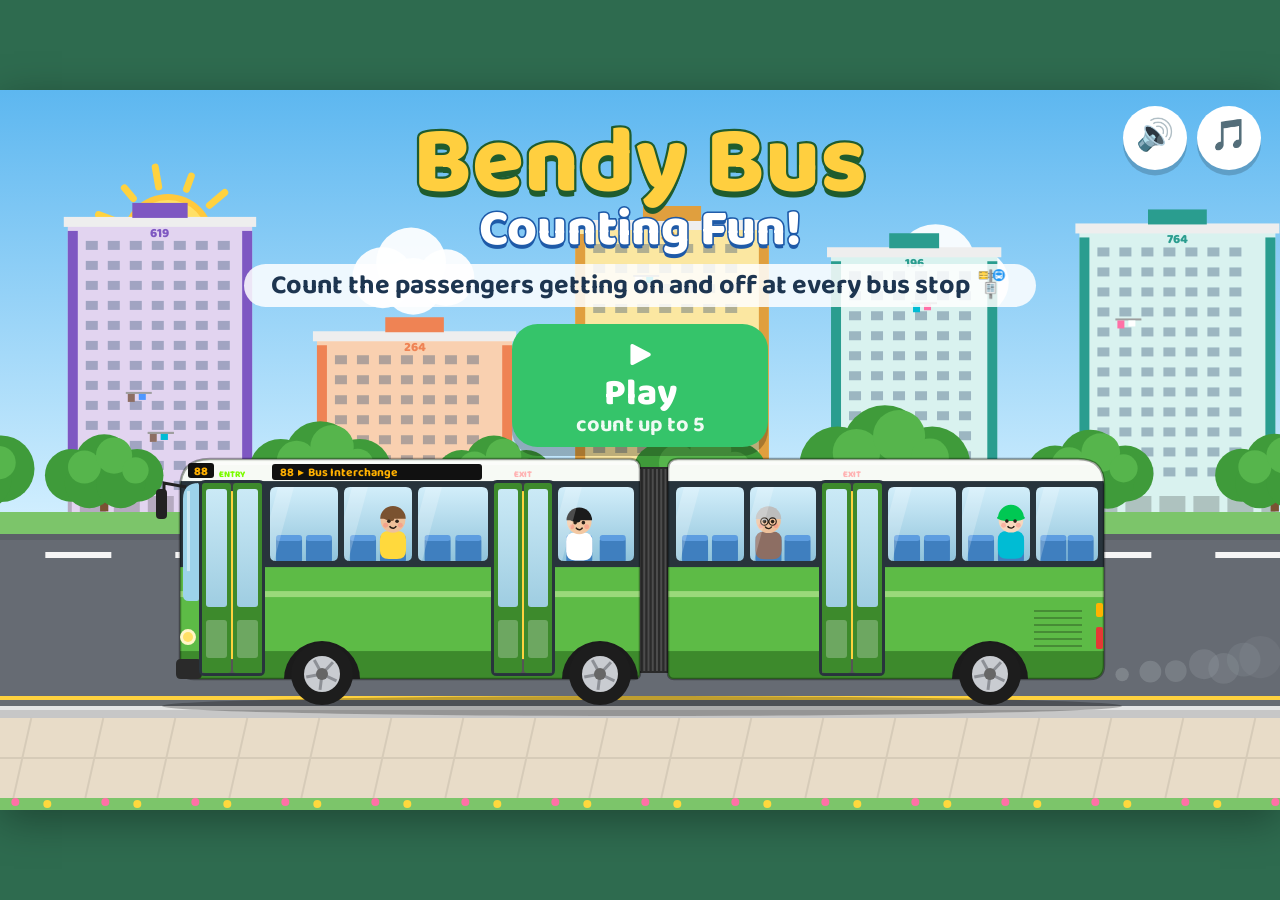
==== games/bus/index.html @ 20a14d44 "Let's Play!: Bendy Bus, Grizzly and the Lemmings, and MRT Math Express in one app Moved here from th" ====
<!doctype html>
<html lang="en">
<head>
<meta charset="utf-8">
<meta name="viewport" content="width=device-width,initial-scale=1,maximum-scale=1,user-scalable=no,viewport-fit=cover">
<meta name="apple-mobile-web-app-capable" content="yes">
<meta name="theme-color" content="#2e6b4f">
<title>Bendy Bus Counting Fun</title>
<link rel="preconnect" href="https://fonts.googleapis.com">
<link rel="preconnect" href="https://fonts.gstatic.com" crossorigin>
<link href="https://fonts.googleapis.com/css2?family=Baloo+2:wght@500;700;800&display=swap" rel="stylesheet">
<link rel="stylesheet" href="style.css">
</head>
<body>
<div id="stage">
  <canvas id="game"></canvas>

  <div id="hud" class="hidden">
    <div id="stars"><span class="star">⭐</span> <span id="starCount">0</span></div>
  </div>
  <div id="controls">
    <button id="btnSound" title="Sound and voice" aria-label="Sound and voice">🔊</button>
    <button id="btnMusic" title="Music" aria-label="Music">🎵</button>
    <button id="btnMap" class="hidden" title="Route map" aria-label="Route map">🗺️</button>
    <button id="btnHome"class="hidden" title="Back to start" aria-label="Back to start">🏠</button>
  </div>

  <div id="banner" class="hidden"></div>

  <div id="question" class="hidden">
    <div id="qText"></div>
    <div id="choices"></div>
  </div>

  <div id="title" class="screen">
    <div class="logo"><span class="l1">Bendy Bus</span><span class="l2">Counting Fun!</span></div>
    <div class="sub">Count the passengers getting on and off at every bus stop 🚏</div>
    <div class="levels">
      <button class="level lv-play" data-level="simple"><span class="em">▶️</span><span class="nm">Play</span><span class="rg">count up to 5</span></button>
    </div>
  </div>

  <div id="end" class="screen hidden">
    <div class="card">
      <div class="endTitle">🎉 Terminus! 🎉</div>
      <div id="endMsg">You counted at every bus stop!</div>
      <div id="endStars"></div>
      <div class="endBtns">
        <button id="btnAgain" class="big green">🔁 Play again</button>
        <button id="btnLevels" class="big blue">🏠 Home</button>
      </div>
    </div>
  </div>

  <div id="rotate">Turn your device sideways for a bigger bus! 📱↻</div>
</div>
<script src="game.js"></script>
</body>
</html>
---- games/bus/style.css ----
* { box-sizing: border-box; }
html, body {
  margin: 0; height: 100%; overflow: hidden;
  background: #2e6b4f;
  touch-action: manipulation;
  -webkit-user-select: none; user-select: none;
  -webkit-tap-highlight-color: transparent;
  font-family: "Baloo 2", "Comic Sans MS", "Chalkboard SE", "Trebuchet MS", system-ui, sans-serif;
}
#stage {
  --u: 12.8px;
  position: absolute; left: 50%; top: 50%;
  width: 1280px; height: 720px;
  transform: translate(-50%, -50%);
  overflow: hidden; background: #87ceeb;
  box-shadow: 0 10px 40px rgba(0,0,0,.35);
}
#game { position: absolute; inset: 0; width: 100%; height: 100%; display: block; }
.hidden { display: none !important; }
button { font-family: inherit; cursor: pointer; border: none; color: inherit; }

/* ---------- HUD ---------- */
#stars {
  position: absolute; left: 1.5%; top: 2.2%;
  background: #fff; border-radius: 999px;
  padding: .05em .8em; font-size: calc(var(--u) * 2.6); font-weight: 800; color: #e08a00;
  box-shadow: 0 .18em 0 rgba(0,0,0,.15);
}
#stars.bump { animation: bump .5s cubic-bezier(.2,1.8,.4,1); }
#controls { position: absolute; right: 1.5%; top: 2.2%; display: flex; gap: calc(var(--u) * .8); z-index: 5; }
#controls button {
  width: calc(var(--u) * 5); height: calc(var(--u) * 5); border-radius: 50%;
  background: #fff; font-size: calc(var(--u) * 2.4); line-height: 1;
  box-shadow: 0 .18em 0 rgba(0,0,0,.18);
}
#controls button.off { opacity: .45; filter: grayscale(1); }

/* ---------- Banner ---------- */
#banner {
  position: absolute; left: 50%; top: 12%;
  transform: translateX(-50%);
  background: #fff; border: calc(var(--u) * .4) solid #ffcf3f;
  border-radius: calc(var(--u) * 2.5);
  padding: .15em 1em; font-size: calc(var(--u) * 3.4); font-weight: 800; color: #24405a;
  white-space: nowrap; box-shadow: 0 .15em 0 rgba(0,0,0,.15);
  animation: popIn .45s cubic-bezier(.2,1.6,.4,1);
}
#banner.eq { font-size: calc(var(--u) * 4.4); border-color: #35c46a; }

/* ---------- Question ---------- */
#question {
  position: absolute; left: 50%; top: 9%;
  transform: translateX(-50%);
  background: rgba(255,255,255,.96);
  border-radius: calc(var(--u) * 2.5);
  padding: calc(var(--u) * .8) calc(var(--u) * 2.4) calc(var(--u) * 1.6);
  text-align: center; box-shadow: 0 .4em 0 rgba(0,0,0,.15);
  animation: popIn .45s cubic-bezier(.2,1.6,.4,1);
}
#qText { font-size: calc(var(--u) * 3); font-weight: 800; color: #24405a; line-height: 1.15; margin-bottom: calc(var(--u) * .9); white-space: nowrap; }
#choices { display: flex; gap: calc(var(--u) * 2.2); justify-content: center; }
.choice {
  width: calc(var(--u) * 11); height: calc(var(--u) * 11);
  border-radius: calc(var(--u) * 2.2); color: #fff;
  font-size: calc(var(--u) * 5.6); font-weight: 800; line-height: 1;
  display: flex; flex-direction: column; align-items: center; justify-content: center;
  box-shadow: 0 calc(var(--u) * .7) 0 rgba(0,0,0,.25);
  transition: transform .1s, box-shadow .1s;
  text-shadow: 0 .05em 0 rgba(0,0,0,.2);
}
.choice:active { transform: translateY(calc(var(--u) * .5)); box-shadow: 0 calc(var(--u) * .2) 0 rgba(0,0,0,.25); }
.choice .num { display: block; margin-top: .08em; }
.choice .dots { display: grid; grid-template-columns: repeat(5, auto); gap: calc(var(--u) * .25); margin-top: calc(var(--u) * .2); min-height: calc(var(--u) * .9); }
.choice .dots i { width: calc(var(--u) * .9); height: calc(var(--u) * .9); border-radius: 50%; background: rgba(255,255,255,.92); }
.choice.c0 { background: #ff6b6b; }
.choice.c1 { background: #4d96ff; }
.choice.c2 { background: #ffa62b; }
.choice.wrong { background: #b8b8b8 !important; animation: shake .45s; box-shadow: none; }
.choice.right { background: #35c46a !important; animation: bounce .7s; }

/* ---------- Title ---------- */
.screen { position: absolute; inset: 0; display: flex; flex-direction: column; align-items: center; }
#title { padding-top: 2.5%; pointer-events: none; }
#title > * { pointer-events: auto; }
.logo { display: flex; flex-direction: column; align-items: center; line-height: .9; animation: floaty 3s ease-in-out infinite; }
.logo .l1 {
  font-size: calc(var(--u) * 7.4); font-weight: 800; color: #ffcf3f;
  -webkit-text-stroke: calc(var(--u) * .35) #1f5c2e; paint-order: stroke fill;
  text-shadow: 0 calc(var(--u) * .5) 0 #1f5c2e;
}
.logo .l2 {
  font-size: calc(var(--u) * 4); font-weight: 800; color: #fff;
  -webkit-text-stroke: calc(var(--u) * .25) #1e5aa8; paint-order: stroke fill;
  text-shadow: 0 calc(var(--u) * .35) 0 #1e5aa8;
}
.sub {
  margin-top: calc(var(--u) * .8); font-size: calc(var(--u) * 2.1); font-weight: 700; color: #1d3550;
  background: rgba(255,255,255,.85); padding: 0 1em; border-radius: 999px;
}
.levels { display: flex; gap: calc(var(--u) * 2); margin-top: calc(var(--u) * 1.4); }
.level {
  width: calc(var(--u) * 14); padding: calc(var(--u) * .6) 0 calc(var(--u) * .8);
  border-radius: calc(var(--u) * 2); color: #fff;
  display: flex; flex-direction: column; align-items: center; line-height: 1.05;
  box-shadow: 0 calc(var(--u) * .7) 0 rgba(0,0,0,.25);
  transition: transform .12s;
  animation: popIn .6s cubic-bezier(.2,1.6,.4,1) both;
}
.level:nth-child(2) { animation-delay: .1s; }
.level:nth-child(3) { animation-delay: .2s; }
.level:hover { transform: translateY(calc(var(--u) * -.3)) scale(1.04); }
.level:active { transform: translateY(calc(var(--u) * .4)); }
.level .em { font-size: calc(var(--u) * 3.6); }
.level .nm { font-size: calc(var(--u) * 2.9); font-weight: 800; }
.level .rg { font-size: calc(var(--u) * 1.7); font-weight: 700; opacity: .92; }
.lv-easy { background: #35c46a; }
.lv-medium { background: #4d96ff; }
.lv-big { background: #ff6b6b; }
.lv-play { background: #35c46a; width: calc(var(--u) * 20); }
.lv-play .em { font-size: calc(var(--u) * 3.2); }

/* ---------- End ---------- */
#end { justify-content: center; background: rgba(20, 40, 60, .35); animation: fadeIn .4s; }
.card {
  background: #fff; border-radius: calc(var(--u) * 3);
  padding: calc(var(--u) * 1.6) calc(var(--u) * 4) calc(var(--u) * 2.2);
  text-align: center; box-shadow: 0 .5em 0 rgba(0,0,0,.2);
  border: calc(var(--u) * .5) solid #ffcf3f;
  animation: popIn .6s cubic-bezier(.2,1.6,.4,1);
}
.endTitle { font-size: calc(var(--u) * 5.4); font-weight: 800; color: #1f5c2e; line-height: 1.1; }
#endMsg { font-size: calc(var(--u) * 2.6); font-weight: 700; color: #24405a; }
#endStars { font-size: calc(var(--u) * 4.2); margin: calc(var(--u) * .6) 0 calc(var(--u) * 1.4); }
#endStars span { display: inline-block; animation: popIn .5s cubic-bezier(.2,1.8,.4,1) both; }
.endBtns { display: flex; gap: calc(var(--u) * 2); justify-content: center; }
.big {
  font-size: calc(var(--u) * 2.6); font-weight: 800; color: #fff;
  padding: calc(var(--u) * .4) calc(var(--u) * 2.2); border-radius: 999px;
  box-shadow: 0 calc(var(--u) * .5) 0 rgba(0,0,0,.25);
}
.big:active { transform: translateY(calc(var(--u) * .3)); }
.green { background: #35c46a; }
.blue { background: #4d96ff; }

#rotate {
  display: none; position: absolute; left: 50%; bottom: 3%; transform: translateX(-50%);
  background: rgba(0,0,0,.6); color: #fff; padding: .2em 1em; border-radius: 999px;
  font-size: calc(var(--u) * 3); white-space: nowrap; pointer-events: none;
}
@media (orientation: portrait) and (max-width: 760px) { #rotate { display: block; } }

/* ---------- Animations ---------- */
@keyframes popIn { 0% { opacity: 0; scale: .4; } 100% { opacity: 1; scale: 1; } }
@keyframes fadeIn { from { opacity: 0; } to { opacity: 1; } }
@keyframes floaty { 0%, 100% { transform: translateY(0) rotate(-1.5deg); } 50% { transform: translateY(calc(var(--u) * -.6)) rotate(1.5deg); } }
@keyframes bump { 0% { scale: 1; } 40% { scale: 1.45; } 100% { scale: 1; } }
@keyframes shake { 0%,100% { translate: 0; } 20% { translate: -10px; } 40% { translate: 10px; } 60% { translate: -7px; } 80% { translate: 7px; } }
@keyframes bounce { 0% { scale: 1; } 30% { scale: 1.25; } 55% { scale: .92; } 80% { scale: 1.08; } 100% { scale: 1; } }

/* ---------- Hub mode (inside the all-in-one app; only with ?hub=1) ---------- */
.hub #hud { position: absolute; left: 1.5%; top: 2.2%; display: flex; align-items: flex-start; gap: calc(var(--u) * .8); }
.hub #stars { position: static; }
.hub #stage { box-shadow: none; }
.hub.held *, .hub.held *::before, .hub.held *::after { animation-play-state: paused !important; }
#playClock {
  display: flex; align-items: center; gap: .3em;
  background: #fff6e0; border-radius: 999px; margin-top: calc(var(--u) * .35); line-height: 1.3;
  padding: .08em .7em .02em .45em; font-size: calc(var(--u) * 2.2); font-weight: 800; color: #3a2a3c;
  box-shadow: inset -.08em -.1em 0 rgba(217,181,127,.45), 0 .18em 0 rgba(0,0,0,.15);
  white-space: nowrap; font-variant-numeric: tabular-nums;
  transition: background .4s, color .4s;
}
#playClock .ic { width: 1.05em; height: 1.05em; display: block; }
#playClock .ic-moon, #playClock.late .ic-clock { display: none; }
#playClock.late .ic-moon { display: block; }
#playClock.late { background: #ff9a2e; color: #fff; text-shadow: 0 .05em 0 rgba(0,0,0,.2); box-shadow: inset -.08em -.1em 0 rgba(180,90,10,.35), 0 .18em 0 rgba(0,0,0,.15); }
#hubExit {
  position: absolute; left: 1.5%; top: 2.2%;
  width: 64px; height: 64px; padding: 0;
  border-radius: 50%; background: #fff6e0; border: 3px solid #d9b57f;
  display: flex; align-items: center; justify-content: center;
  box-shadow: inset -4px -5px 0 rgba(217,181,127,.42), 0 4px 10px rgba(60,40,20,.25);
  transition: transform .12s;
  animation: popIn .6s cubic-bezier(.2,1.6,.4,1) both, hubBob 2s ease-in-out .6s infinite;
}
#hubExit svg { width: 100%; height: 100%; display: block; }
#hubExit:active { transform: translateY(2px); box-shadow: inset -4px -5px 0 rgba(217,181,127,.42), 0 2px 4px rgba(60,40,20,.25); }
@keyframes hubBob { 0%, 100% { translate: 0 -2px; } 50% { translate: 0 2px; } }
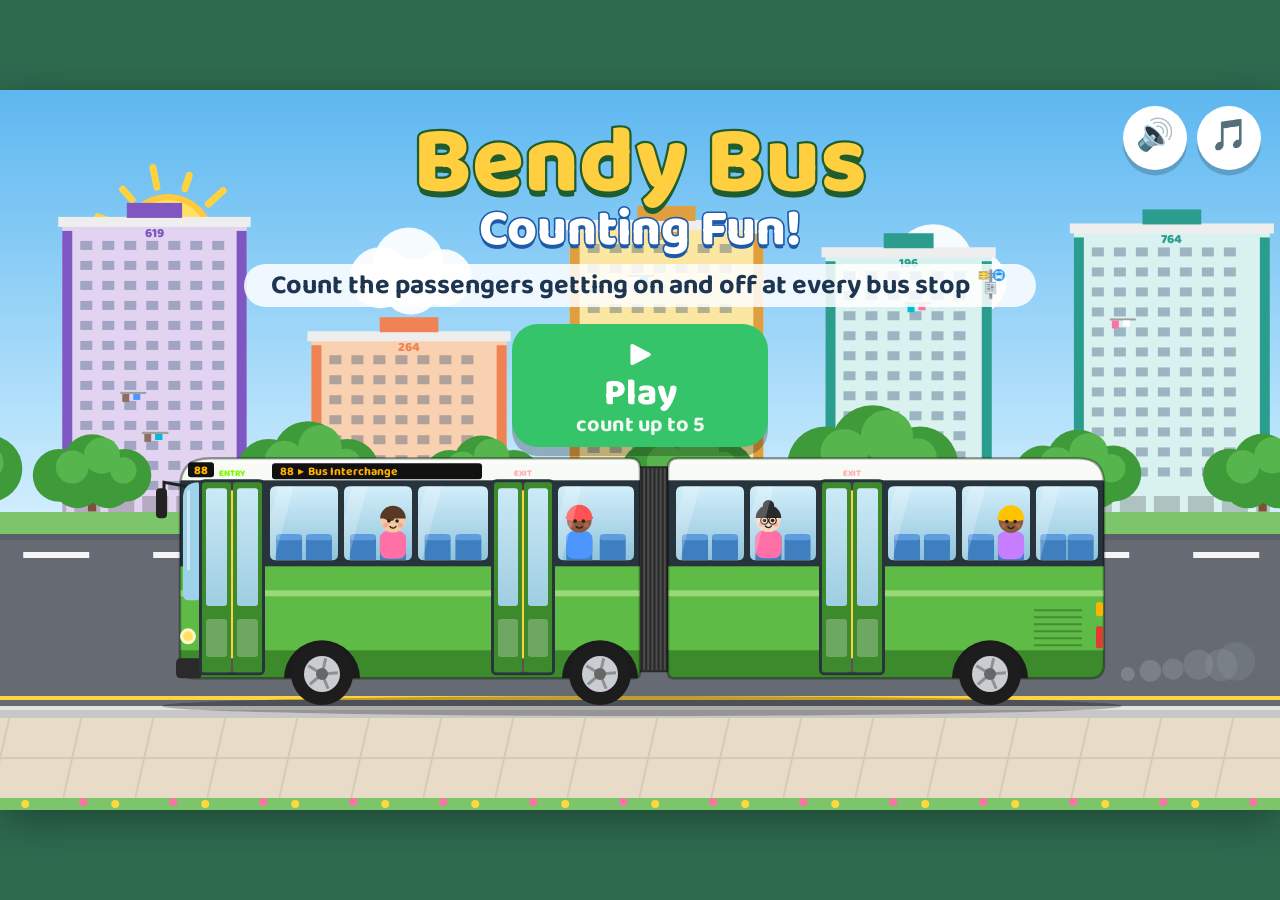
==== commit 26cc4f06: "Work in progress: Bendy Bus and MRT fixes (not live) Co-Authored-By: Claude Opus 5.5 <noreply@anthro" ====
--- a/games/bus/index.html
+++ b/games/bus/index.html
@@ -8,7 +8,7 @@
 <title>Bendy Bus Counting Fun</title>
 <link rel="preconnect" href="https://fonts.googleapis.com">
 <link rel="preconnect" href="https://fonts.gstatic.com" crossorigin>
-<link href="https://fonts.googleapis.com/css2?family=Baloo+2:wght@500;700;800&display=swap" rel="stylesheet">
+<link href="https://fonts.googleapis.com/css2?family=Baloo+2:wght@500;700;800&display=swap" rel="stylesheet" media="print" onload="this.media='all'">
 <link rel="stylesheet" href="style.css">
 </head>
 <body>
@@ -22,7 +22,7 @@
     <button id="btnSound" title="Sound and voice" aria-label="Sound and voice">🔊</button>
     <button id="btnMusic" title="Music" aria-label="Music">🎵</button>
     <button id="btnMap" class="hidden" title="Route map" aria-label="Route map">🗺️</button>
-    <button id="btnHome"class="hidden" title="Back to start" aria-label="Back to start">🏠</button>
+    <button id="btnHome" class="hidden" title="Back to start" aria-label="Back to start">🏠</button>
   </div>
 
   <div id="banner" class="hidden"></div>
@@ -51,9 +51,8 @@
       </div>
     </div>
   </div>
-
-  <div id="rotate">Turn your device sideways for a bigger bus! 📱↻</div>
 </div>
+<div id="rotate">Turn your device sideways for a bigger bus! 📱↻</div>
 <script src="game.js"></script>
 </body>
 </html>
--- a/games/bus/style.css
+++ b/games/bus/style.css
@@ -7,12 +7,12 @@
   -webkit-tap-highlight-color: transparent;
   font-family: "Baloo 2", "Comic Sans MS", "Chalkboard SE", "Trebuchet MS", system-ui, sans-serif;
 }
+/* left/top/size are set in whole pixels by resize() (no half-pixel seam around the scene) */
 #stage {
   --u: 12.8px;
-  position: absolute; left: 50%; top: 50%;
+  position: absolute; left: 0; top: 0;
   width: 1280px; height: 720px;
-  transform: translate(-50%, -50%);
-  overflow: hidden; background: #87ceeb;
+  overflow: hidden;
   box-shadow: 0 10px 40px rgba(0,0,0,.35);
 }
 #game { position: absolute; inset: 0; width: 100%; height: 100%; display: block; }
@@ -28,12 +28,16 @@
 }
 #stars.bump { animation: bump .5s cubic-bezier(.2,1.8,.4,1); }
 #controls { position: absolute; right: 1.5%; top: 2.2%; display: flex; gap: calc(var(--u) * .8); z-index: 5; }
+/* at least 46px so small fingers can hit them on a phone */
 #controls button {
-  width: calc(var(--u) * 5); height: calc(var(--u) * 5); border-radius: 50%;
-  background: #fff; font-size: calc(var(--u) * 2.4); line-height: 1;
+  width: max(46px, calc(var(--u) * 5)); height: max(46px, calc(var(--u) * 5)); border-radius: 50%; padding: 0;
+  background: #fff; font-size: max(22px, calc(var(--u) * 2.4)); line-height: 1;
   box-shadow: 0 .18em 0 rgba(0,0,0,.18);
 }
 #controls button.off { opacity: .45; filter: grayscale(1); }
+/* small screens (phone held sideways): the buttons stand in a column on the right,
+   clear of the route strip and the question card (the bus ends well before them) */
+.small #controls { flex-direction: column; gap: 6px; right: 1.2%; }
 
 /* ---------- Banner ---------- */
 #banner {
@@ -49,7 +53,7 @@
 
 /* ---------- Question ---------- */
 #question {
-  position: absolute; left: 50%; top: 9%;
+  position: absolute; left: 50%; top: 11.5%;
   transform: translateX(-50%);
   background: rgba(255,255,255,.96);
   border-radius: calc(var(--u) * 2.5);
@@ -77,6 +81,8 @@
 .choice.c2 { background: #ffa62b; }
 .choice.wrong { background: #b8b8b8 !important; animation: shake .45s; box-shadow: none; }
 .choice.right { background: #35c46a !important; animation: bounce .7s; }
+/* while we count together the buttons rest (dimmed, not tappable) */
+#choices.helping .choice { opacity: .4; filter: saturate(.5); pointer-events: none; transition: opacity .3s, filter .3s; }
 
 /* ---------- Title ---------- */
 .screen { position: absolute; inset: 0; display: flex; flex-direction: column; align-items: center; }
@@ -142,12 +148,15 @@
 .green { background: #35c46a; }
 .blue { background: #4d96ff; }
 
+/* upright phone (standalone only): a hint in the empty space above the scene */
 #rotate {
-  display: none; position: absolute; left: 50%; bottom: 3%; transform: translateX(-50%);
-  background: rgba(0,0,0,.6); color: #fff; padding: .2em 1em; border-radius: 999px;
-  font-size: calc(var(--u) * 3); white-space: nowrap; pointer-events: none;
+  display: none; position: fixed; left: 50%; top: max(18px, env(safe-area-inset-top)); transform: translateX(-50%);
+  background: rgba(0,0,0,.55); color: #fff; padding: .25em 1em; border-radius: 999px;
+  font-size: 18px; font-weight: 700; line-height: 1.25; text-align: center; pointer-events: none;
+  width: max-content; max-width: calc(100vw - 32px);
 }
 @media (orientation: portrait) and (max-width: 760px) { #rotate { display: block; } }
+.hub #rotate { display: none !important; }
 
 /* ---------- Animations ---------- */
 @keyframes popIn { 0% { opacity: 0; scale: .4; } 100% { opacity: 1; scale: 1; } }
@@ -161,7 +170,7 @@
 .hub #hud { position: absolute; left: 1.5%; top: 2.2%; display: flex; align-items: flex-start; gap: calc(var(--u) * .8); }
 .hub #stars { position: static; }
 .hub #stage { box-shadow: none; }
-.hub.held *, .hub.held *::before, .hub.held *::after { animation-play-state: paused !important; }
+.held *, .held *::before, .held *::after { animation-play-state: paused !important; }
 #playClock {
   display: flex; align-items: center; gap: .3em;
   background: #fff6e0; border-radius: 999px; margin-top: calc(var(--u) * .35); line-height: 1.3;
